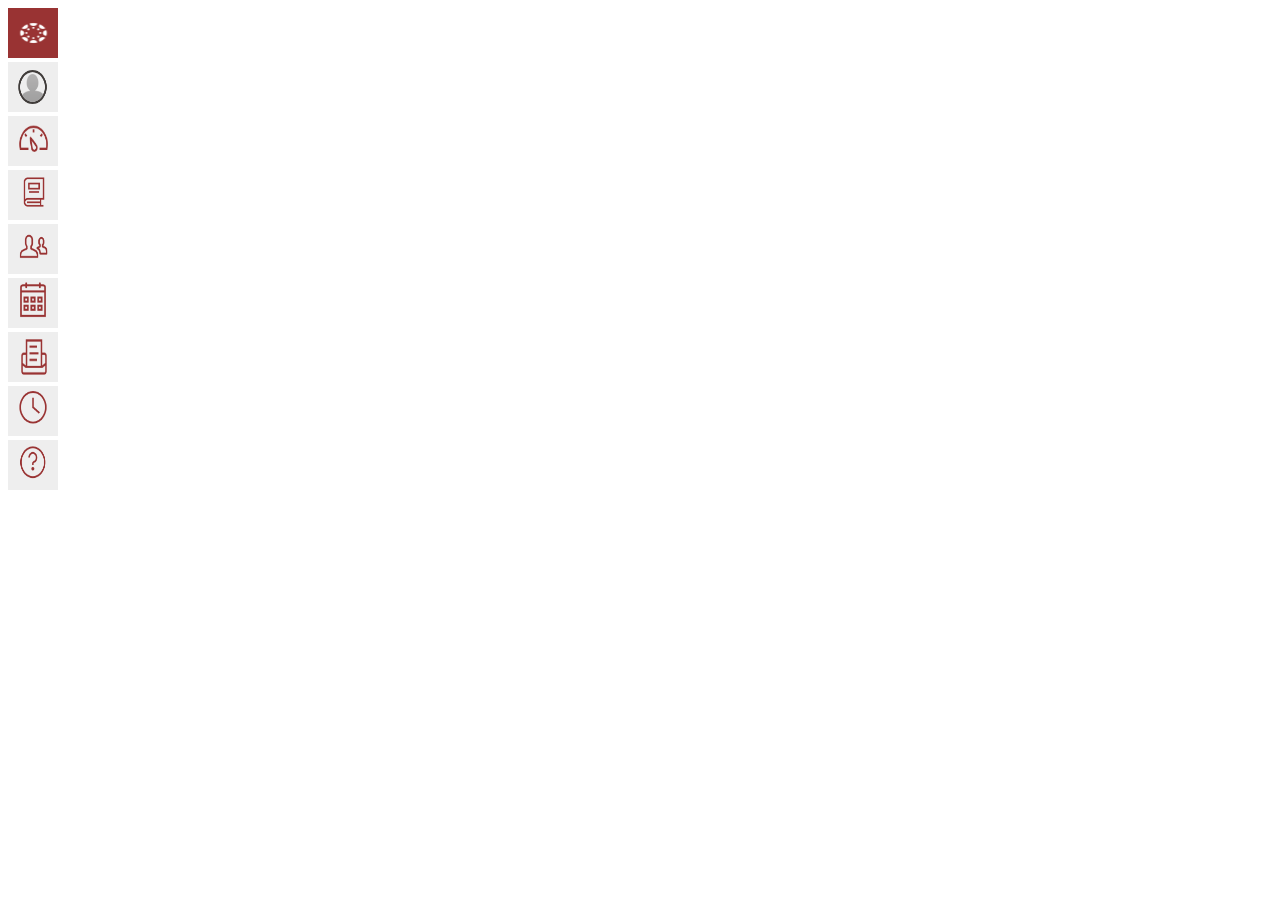
==== index.html @ bc2ec747 "Add files via upload" ====
<!DOCTYPE html>
<link rel="stylesheet" type="text/css" href="css/main.css">
<!--<script type="text/javascipt" src="js/main.js"></script>-->
<body>
        <ul>
        <li><a href="index.html"><img src="img/logo.png" width="50" height="50"/></a></li>
        <li><a href="index.html"><img src="img/logo1.png"  width="50" height="50"/></a></li>
        <li><a href="index.html"><img src="img/logo2.png" width="50" height="50"/></a></li>
        <li><a href="index.html"><img src="img/logo3.png" width="50" height="50"/></a></li>
        <li><a href="index.html"><img src="img/logo4.png" width="50" height="50"/></a></li>
        <li><a href="index.html"><img src="img/logo5.png" width="50" height="50"/></a></li>
        <li><a href="index.html"><img src="img/logo6.png" width="50" height="50"/></a></li>
        <li><a href="index.html"><img src="img/logo7.png" width="50" height="50"/></a></li>
        <li><a href="index.html"><img src="img/logo8.png" width="50" height="50"/></a></li>
        </ul>
<!--menu End-->


</body>
</html>
---- css/main.css ----
ul {
    list-style-type: none;
    margin:0;
    padding:0;
}
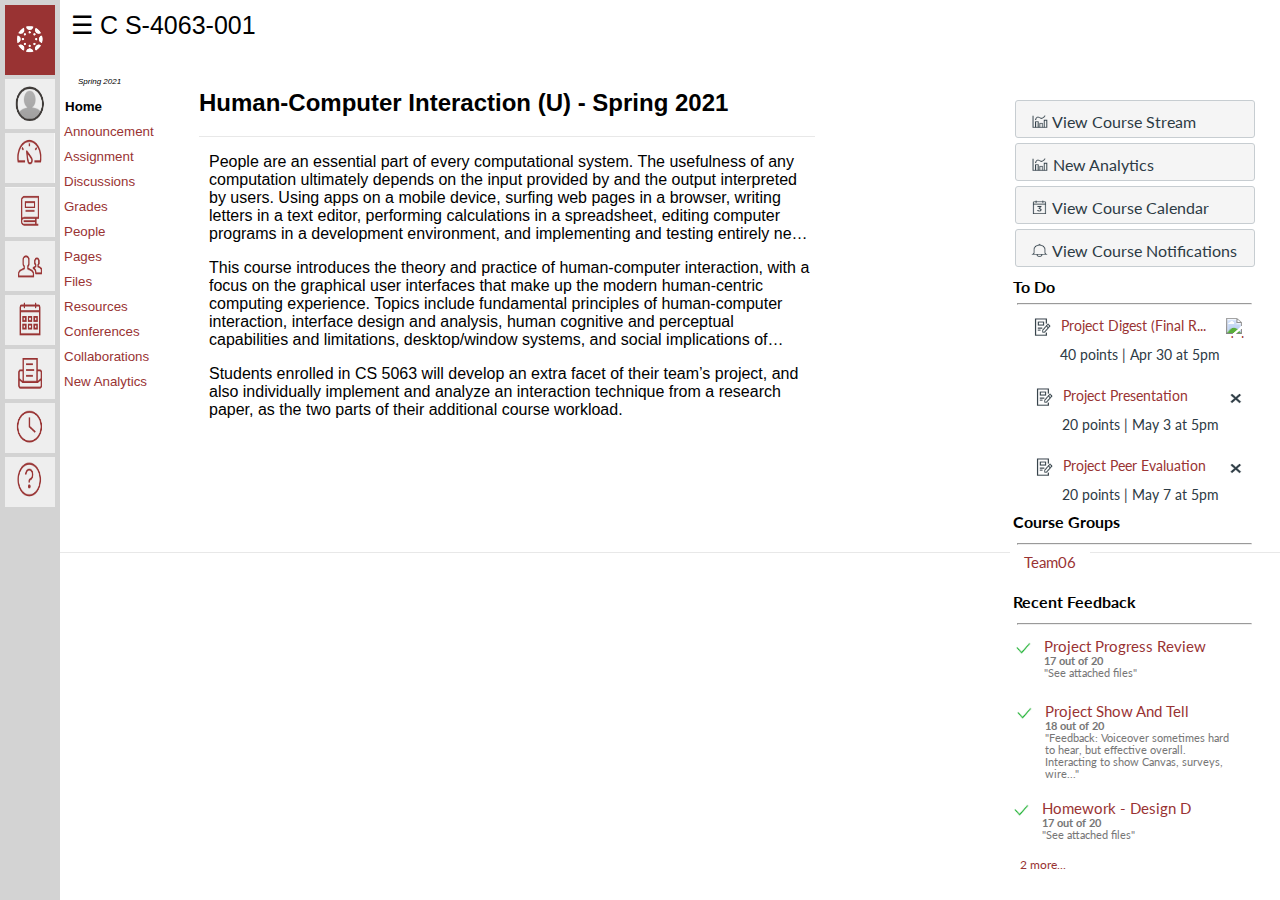
==== commit d925856a: "Add files via upload" ====
--- a/index.html
+++ b/index.html
@@ -1,20 +1,195 @@
 
 <!DOCTYPE html>
-<link rel="stylesheet" type="text/css" href="css/main.css">
-<!--<script type="text/javascipt" src="js/main.js"></script>-->
+<html lang="en">
+<head>
+    <link href='https://fonts.googleapis.com/css?family=Lato' rel='stylesheet'>
+    <title></title>
+    <script src="https://kit.fontawesome.com/20961f3617.js" crossorigin="anonymous"></script>
+    <script src="js/home-script.js"></script>
+    <meta http-equiv="Content-Type" content="text/html; charset=UTF-8" />
+    <meta name="viewport" content="width=device-width, initial-scale=1.0">
+    <link rel="stylesheet" type="text/css" media="screen" href="css/home-style.css" />
+    <link rel="stylesheet" type="text/css" href="css/main.css">
+        <link rel="stylesheet" type="text/css" media="screen" href="css/style.css"/>
+    <link rel="stylesheet"
+        href="https://cdnjs.cloudflare.com/ajax/libs/font-awesome/4.7.0/css/font-awesome.min.css">
+        <meta name="viewport" content="width=device-width, initial-scale=1">
+</head>
+
 <body>
-        <ul>
-        <li><a href="index.html"><img src="img/logo.png" width="50" height="50"/></a></li>
-        <li><a href="index.html"><img src="img/logo1.png"  width="50" height="50"/></a></li>
-        <li><a href="index.html"><img src="img/logo2.png" width="50" height="50"/></a></li>
-        <li><a href="index.html"><img src="img/logo3.png" width="50" height="50"/></a></li>
-        <li><a href="index.html"><img src="img/logo4.png" width="50" height="50"/></a></li>
-        <li><a href="index.html"><img src="img/logo5.png" width="50" height="50"/></a></li>
-        <li><a href="index.html"><img src="img/logo6.png" width="50" height="50"/></a></li>
-        <li><a href="index.html"><img src="img/logo7.png" width="50" height="50"/></a></li>
-        <li><a href="index.html"><img src="img/logo8.png" width="50" height="50"/></a></li>
-        </ul>
-<!--menu End-->
+    <div class="column side">
+    <ul>
+           <li><a href="index.html"><img src="img/logo1.png" width="50" height="70"/></a></li>
+           <li><a href="index.html"><img src="img/logo2.png"  width="50" height="50"/></a></li>
+           <li><a href="index.html"><img src="img/logo3.png" width="50" height="50"/></a></li>
+           <li><a href="index.html"><img src="img/logo4.png" width="50" height="50"/></a></li>
+           <li><a href="index.html"><img src="img/logo5.png" width="50" height="50"/></a></li>
+           <li><a href="index.html"><img src="img/logo6.png" width="50" height="50"/></a></li>
+           <li><a href="index.html"><img src="img/logo7.png" width="50" height="50"/></a></li>
+           <li><a href="index.html"><img src="img/logo8.png" width="50" height="50"/></a></li>
+           <li><a href="index.html"><img src="img/logo9.png" width="50" height="50"/></a></li>
+           </div>
+           </ul>
+           <button class="change" onclick="MyFunction()"> Try it</button>
+           <div id="myChange">
+               
+               <ul>
+                      <li><a href="index.html"><img src="img/logo1.png" width="50" height="70"/></a></li>
+                      <li><a href="index.html"><img src="img/logo2.png"  width="50" height="50"/></a></li>
+                      <li><a href="index.html"><img src="img/logo3.png" width="50" height="50"/></a></li>
+                      <li><a href="index.html"><img src="img/logo4.png" width="50" height="50"/></a></li>
+                      <li><a href="index.html"><img src="img/logo5.png" width="50" height="50"/></a></li>
+                      <li><a href="index.html"><img src="img/logo6.png" width="50" height="50"/></a></li>
+                      <li><a href="index.html"><img src="img/logo7.png" width="50" height="50"/></a></li>
+                      <li><a href="index.html"><img src="img/logo8.png" width="50" height="50"/></a></li>
+                      <li><a href="index.html"><img src="img/logo9.png" width="50" height="50"/></a></li>
+                      </ul>
+               
+<!--Menu Bar Icon End-->
+
+<!--Menu Bar Start-->
+    <button class="bicon" onclick="display()">&#9776;  C S-4063-001 </button>
+    <hr class="hrSpring">
+    <fieldset id="menu" class="menu">
+        <p class="semester"><i>Spring 2021</i></p>
+        <a href="home.html"><button type="button" class="bb home">Home</button></a>
+        <br/>
+        <button type="button" class="b">Announcement</button>
+        <br/>
+        <button type="button" class="b">Assignment</button>
+        <br/>
+        <button type="button" class="b">Discussions</button>
+        <br/>
+        <button type="button" class="b">Grades</button>
+        <br/>
+        <button type="button" class="b">People</button>
+        <br/>
+        <button type="button" class="b">Pages</button>
+        <br/>
+        <button type="button" class="b">Files</button>
+        <br/>
+        <a href="resources.html"><button type="button" class="b resources">Resources</button></a>
+        <br/>
+        <button type="button" class="b">Conferences</button>
+        <br/>
+        <button type="button" class="b">Collaborations</button>
+        <br/>
+        <button type="button" class="b">New Analytics</button>
+    </fieldset>
+
+    <fieldset class="middle">
+        <h2>Human-Computer Interaction (U) - Spring 2021</h2>
+        <button class="bicon"><img class = "three-dot" src = "3dot.PNG"></button>
+        <hr class="mid-hr">
+        <p>People are an essential part of every computational system. The usefulness of any computation ultimately depends on the input provided by and the output interpreted by users. Using apps on a mobile device, surfing web pages in a browser, writing
+            letters in a text editor, performing calculations in a spreadsheet, editing computer programs in a development environment, and implementing and testing entirely new algorithms in a command language, are but a few of the everyday activities
+            that people perform through interaction with computational systems.</p>
+
+        <p>This course introduces the theory and practice of human-computer interaction, with a focus on the graphical user interfaces that make up the modern human-centric computing experience. Topics include fundamental principles of human-computer
+            interaction, interface design and analysis, human cognitive and perceptual capabilities and limitations, desktop/window systems, and social implications of computing. You will learn about current graphic user interface development tools
+            and programming libraries, and complete a semester-long team-oriented project that provides realistic experience with human-computer interaction from developer, designer, and end-user perspectives.</p>
+        <p>Students enrolled in CS 5063 will develop an extra facet of their team’s project, and also individually implement and analyze an interaction technique from a research paper, as the two parts of their additional course workload.</p>
+    </fieldset>
+
+    <!-- This is the code for the right side -->
+        <div class="buttonBox">
+        <button class="buttonRIGHT">
+        <img src="img/stat.png" style="width:19px; height:19px" alt="stat image">
+        View Course Stream</button>
+
+        <button class="buttonRIGHT">
+        <img src="img/stat.png" style="width:19px; height:19px" alt="stat image">
+        New Analytics</button>
+
+        <button class="buttonRIGHT">
+        <img src="img/calendar.png" style="width:19px; height:19px" alt="calendar image">
+        View Course Calendar</button>
+
+        <button class="buttonRIGHT">
+        <img src="img/bell.png" style="width:19px; height:19px" alt="bell image">
+        View Course Notifications</button>
+        </div>
+
+        <h6 class="h6RIGHT" style="top:240px; right: 225px;">To Do</h6>
+        <hr class="hrRIGHT" style="top:295px; right: 28px;">
+
+        <div class="divTODO" style="top: 310px;">
+        <button class="buttonTODO">
+          <img src="img/assignment.png" class="imgASSIGNMENT" alt="assignment image">
+          Project Digest (Final R...
+    <img src="x.jpg" class="imgDELETE" alt="delete image">
+    </button>
+        <p class="pTODO">40 points | Apr 30 at 5pm</p>
+        </div>
+
+        <div class="divTODO" style="top: 380px;">
+        <button class="buttonTODO">
+          <img src="img/assignment.png" class="imgASSIGNMENT" alt="assignment image">
+          Project Presentation
+    <img src="img/x.png" class="imgDELETE" style="margin:0 0 0 38px;" alt="delete image">
+    </button>
+        <p class="pTODO">20 points | May 3 at 5pm</p>
+        </div>
+
+
+        <div class="divTODO" style="top: 450px;">
+        <button class="buttonTODO">
+          <img src="img/assignment.png" class="imgASSIGNMENT" alt="assignment image">
+          Project Peer Evaluation
+    <img src="img/x.png" class="imgDELETE" alt="delete image">
+    </button>
+        <p class="pTODO">20 points | May 7 at 5pm</p>
+        </div>
+
+        <h6 class="h6RIGHT" style="top:475px; right: 160px;">Course Groups</h6>
+        <hr class="hrRIGHT" style="top:535px; right: 28px;">
+
+        <button class="buttonGROUPS" style="top:546px;">
+          Team06</button>
+
+        <h6 class="h6RIGHT" style="top:555px; right: 144px;">Recent Feedback</h6>
+        <hr class="hrRIGHT" style="top:615px; right: 28px;">
+
+        <button class="buttonFEEDBACK" style="top: 630px;">
+          <img src="img/check.png" class="imgCHECK"
+          alt="green checkmark image">
+          <span>Project Progress Review
+            <br />
+            <div class="divFEEDBACK">
+              <strong>17 out of 20</strong><br />
+              "See attached files"</div>
+          </span>
+        </button>
+
+     <button class="buttonFEEDBACK" style="top:695px; right:37px;">
+          <img src="img/check.png" class="imgCHECK"
+          alt="green checkmarkjimage">
+          <span>Project Show And Tell
+            <br />
+            <div class="divFEEDBACK">
+              <strong>18 out of 20</strong><br />
+              "Feedback: Voiceover sometimes hard<br />
+              to hear, but effective overall.<br />
+              Interacting to show Canvas, surveys,<br />
+              wire..."</div>
+          </span>
+        </button>
+
+        <button class="buttonFEEDBACK" style="top: 792px; right: 75px;">
+          <img src="img/check.png" class="imgCHECK"
+          alt="green checkmark image">
+          <span>Homework - Design D
+            <br />
+            <div class="divFEEDBACK">
+              <strong>17 out of 20</strong><br />
+              "See attached files"</div>
+          </span>
+        </button>
+
+        <button class="buttonGROUPS" style="font-size: 12px; top: 850px; right: 200px">
+          2 more...
+        </button>
+</div>
 
 
 </body>
--- a/css/home-style.css
+++ b/css/home-style.css
@@ -0,0 +1,129 @@
+.icon {
+    width: 23px;
+    height: 18px;
+    margin-left: 48px;
+    margin-top: 8px;
+}
+
+body{
+    margin:0;
+}
+
+.bicon {
+    border: none;
+    background: none;
+    cursor: pointer;
+    font-family: Arial;
+    top: 10px;
+    left: 65px;
+    position: absolute;
+    font-size:25px;
+    
+}
+
+.bicon:hover {
+    text-decoration: underline;
+    cursor: pointer;
+}
+
+.hrSpring {
+    color: #e8e8e8;
+    border-width: 0;
+    background-color: #e8e8e8;
+    height: 0.8px;
+    margin-left: 53px;
+    margin-top: 15px;
+}
+
+* {
+  box-sizing: border-box;
+}
+
+.b {
+    padding: 5px 5px;
+    border: none;
+    background: none;
+    color: #993333;
+    cursor: pointer;
+    font-size: 12;
+}
+
+.b:hover {
+    text-decoration: underline;
+}
+
+.bb {
+    padding: 5px 5px;
+    border: none;
+    background: none;
+    cursor: pointer;
+    font-size: 12;
+    color: black;
+    border-left-width: thin;
+    border-left-style: solid;
+    border-left-color: black;
+    font-weight: bold;
+    border-top-left-radius: 0px;
+    border-bottom-left-radius: 0px;
+}
+
+.semester {
+    font-size: 8px;
+    text-indent: 9px;
+    font-family: Arial;
+}
+
+.menu {
+    position: absolute;
+    top: 63px;
+    left: 45px;
+    border: none;
+}
+
+.middle {
+    position: absolute;
+    top: 63px;
+    left: 185px;
+    border: none;
+    width:50%;
+}
+
+.column.side {
+    width:25%;
+
+}
+
+h2 {
+    font-family: Arial, Helvetica, sans-serif;
+}
+
+.mid-hr {
+    color: #e8e8e8;
+    border-width: 0;
+    background-color: #e8e8e8;
+    height: 0.8px;
+}
+
+p {
+    font-family: Arial, Helvetica, sans-serif;
+    font-size: 12;
+    padding-left: 10px;
+    overflow: hidden;
+    display: -webkit-box;
+    -webkit-line-clamp: 5;
+    -webkit-box-orient: vertical;
+}
+
+.three-dot {
+    width: 27px;
+    height: 30px;
+    position: absolute;
+    left: 1060px;
+    top: 20px;
+}
+
+@media screen and (max-width: 1000px) {
+  .middle, .column.middle {
+    width: 100%;
+  }
+}
--- a/css/main.css
+++ b/css/main.css
@@ -1,5 +1,53 @@
 ul {
+
     list-style-type: none;
     margin:0;
-    padding:0;
+    padding:5px;
+    width:10%;
 }
+
+
+body {
+  margin: 0;
+}
+
+
+/* Create three unequal columns that floats next to each other */
+.column {
+  float: left;
+  padding:0;
+}
+
+/* Left and right column */
+.column.side {
+  background-color: #D3D3D3;
+  height: 100%;
+  width: 60px;
+    position: fixed;
+    z-index: 1;
+    top: 0;
+    left: 0;
+    overflow-x: hidden;
+    padding-top: 0px;
+  
+  
+  
+}
+
+/* Middle column */
+.column.middle {
+  width: 96%;
+  float: left;
+}
+
+.change{
+    float: bottom;
+}
+
+/* Responsive layout - makes the three columns stack on top of each other instead of next to each other */
+@media screen and (max-width: 600px) {
+  .column.side, .column.middle {
+    width: 100%;
+  }
+}
+
--- a/css/style.css
+++ b/css/style.css
@@ -0,0 +1,151 @@
+/******************************************************************************/
+.buttonBox {
+  position: absolute;
+  right: 25px;
+  top: 95px;
+}
+
+.buttonRIGHT {
+  text-align: left;
+  text-decoration: none;
+  display: block;
+  font-size: 15px;
+  cursor: pointer;
+  background: #f5f5f5;
+  color: #2D3B45;
+  border: 1px solid;
+  border-color: #C7CDD1;
+  border-radius: 3px;
+  transition: background-color 0.2s ease-in-out;
+  padding: 8px 14px;
+  margin: 5px auto;
+  vertical-align: middle;
+  cursor: pointer;
+  font-family: 'Lato';
+  font-size: 16px;
+  width: 240px;
+  height: 38px;
+}
+
+.buttonRIGHT:hover {
+  background-color: #e6e6e6;
+}
+
+.h6RIGHT {
+  font-family: 'Lato';
+  font-size: 16px;
+  position: absolute;
+}
+
+.divTODO {
+  position: absolute;
+  right: 20px;
+}
+
+.buttonTODO {
+  text-align: left;
+  text-decoration: none;
+  cursor: pointer;
+  background: #ffffff;
+  color: #993333;
+  border: none;
+  transition: color 0.2s ease-in-out;
+  position: relative;
+  padding: 8px 14px;
+  vertical-align: middle;
+  cursor: pointer;
+  font-family: 'Lato';
+  font-size: 14px;
+  line-height: 1.1;
+  display: flex;
+  align-items: flex-start;
+  margin: 0 0 0px;
+}
+.buttonTODO:hover {
+  color: #732626;
+  text-decoration: underline;
+}
+
+.buttonGROUPS {
+  text-align: left;
+  text-decoration: none;
+  cursor: pointer;
+  background: #ffffff;
+  color: #993333;
+  border: none;
+  transition: color 0.2s ease-in-out;
+  padding: 8px 14px;
+  vertical-align: middle;
+  font-family: 'Lato';
+  font-size: 15px;
+  line-height: 1.1;
+  display: flex;
+  margin: 0 0 0px;
+  position: absolute;
+  right: 190px;
+}
+.buttonGROUPS:hover {
+  color: #732626;
+  text-decoration: underline;
+}
+
+.pTODO {
+  font-family: 'Lato';
+  font-size: 14px;
+  color: #2D3B45;
+  margin: 0 0 0 30px;
+}
+
+.divFEEDBACK {
+  font-family: 'Lato';
+  font-size: 11px;
+  color: #777777;
+}
+
+.buttonFEEDBACK {
+  text-align: left;
+  text-decoration: none;
+  cursor: pointer;
+  background: #ffffff;
+  color: #993333;
+  border: none;
+  transition: color 0.2s ease-in-out;
+  padding: 8px 14px;
+  vertical-align: middle;
+  font-family: 'Lato';
+  font-size: 15px;
+  line-height: 1.1;
+  display: flex;
+  margin: 0 0 0px;
+  position: absolute;
+  right: 60px;
+}
+.buttonFEEDBACK:hover {
+  color: #732626;
+  text-decoration: underline;
+}
+
+.hrRIGHT {
+  width: 235px;
+  position: absolute;
+  color: #2D3B45;
+}
+
+.imgASSIGNMENT {
+  width:17px;
+  height:18px;
+  margin: 0 10px 0 0;
+}
+
+.imgDELETE {
+  width:20px;
+  height:20px;
+  margin: 0 0 0 20px;
+}
+
+.imgCHECK {
+  width:18px;
+  height:19px;
+  margin: 0 12px 0 0;
+}
+/******************************************************************************/
